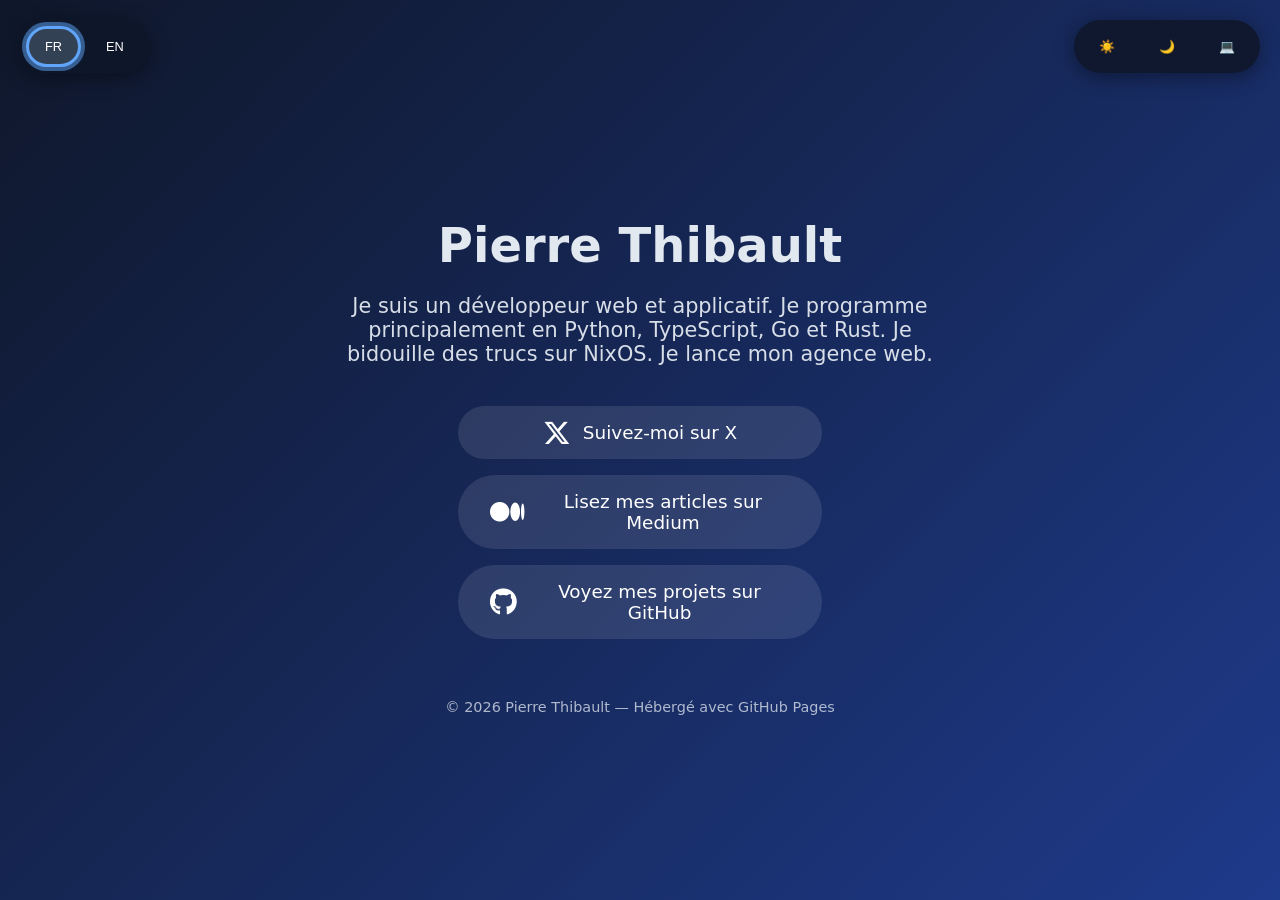
==== fr/index.html @ e74c2953 "First version with French and English pages. Theme selector and language selector." ====
<!DOCTYPE html>
<html lang="fr">

<head>
  <meta charset="UTF-8">
  <meta name="viewport" content="width=device-width, initial-scale=1.0">
  <title>Pierre Thibault — Développeur</title>

  <!-- Font Awesome pour les vraies icônes -->
  <link rel="stylesheet" href="https://cdnjs.cloudflare.com/ajax/libs/font-awesome/6.6.0/css/all.min.css">

  <link rel="stylesheet" href="../style.css">

  <script src="../script.js"></script>
</head>

<body>
  <div class="lang-selector">
    <button onclick="switchLang('fr')" class="lang-btn active">FR</button>
    <button onclick="switchLang('en')" class="lang-btn">EN</button>
  </div>

  <div class="theme-selector">
    <button class="theme-btn" data-theme="light">☀️</button>
    <button class="theme-btn" data-theme="dark">🌙</button>
    <button class="theme-btn" data-theme="system">💻</button>
  </div>

  <div class="container">
    <h1>Pierre Thibault</h1>
    <p>Je suis un développeur web et applicatif. Je programme principalement en Python, TypeScript, Go
      et Rust. Je bidouille des trucs sur NixOS. Je lance mon agence web.</p>
    <div class="links">
      <a href="https://x.com/pierretdev" target="_blank">
        <i class="fa-brands fa-x-twitter fa-xl"></i> Suivez-moi sur X
      </a>
      <a href="https://medium.com/@pierre.thibault_92669" target="_blank">
        <i class="fa-brands fa-medium fa-xl"></i> Lisez mes articles sur Medium
      </a>
      <a href="https://github.com/Pierre-Thibault" target="_blank">
        <i class="fa-brands fa-github fa-xl"></i>Voyez mes projets sur GitHub
      </a>
    </div>
    <footer>
      © 2026 Pierre Thibault — Hébergé avec GitHub Pages
    </footer>
  </div>
</body>

</html>
---- style.css ----
@import url('https://cdnjs.cloudflare.com/ajax/libs/font-awesome/6.6.0/css/all.min.css');

body {
  font-family: 'Segoe UI', system-ui, sans-serif;
  margin: 0;
  padding: 0;
  min-height: 100vh;
  background: linear-gradient(135deg, #0f172a, #1e3a8a);
  color: #e2e8f0;
  display: flex;
  align-items: center;
  justify-content: center;
  text-align: center;
}

/* Thème clair */
body.light {
  background: linear-gradient(135deg, #3b82f6, #60a5fa);
  color: #1f2937;
}

.theme-selector,
.lang-selector {
  position: fixed;
  top: 20px;
  padding: 6px;
  border-radius: 50px;
  display: flex;
  gap: 6px;
  z-index: 1000;
  background: rgba(15, 23, 42, 0.9);
  box-shadow: 0 4px 20px rgba(0, 0, 0, 0.4);
}

.theme-selector {
  right: 20px;
}

.lang-selector {
  left: 20px;
}

.theme-selector button,
.lang-selector button {
  padding: 10px 16px;
  border: 3px solid transparent;
  border-radius: 50px;
  background: transparent;
  color: white;
  cursor: pointer;
  font-size: .8rem;
  transition: all 0.3s;
}

.theme-selector button.active,
.lang-selector button.active {
  background: #334155;
  border-color: #60a5fa;
  box-shadow: 0 0 0 4px rgba(96, 165, 250, 0.5);
}

/* Contenu */
.container {
  max-width: 600px;
  padding: 40px 20px;
}

h1 {
  font-size: 3rem;
  margin-bottom: 10px;
}

p {
  font-size: 1.3rem;
  margin-bottom: 40px;
  opacity: 0.95;
}

.links {
  display: flex;
  flex-direction: column;
  gap: 16px;
  align-items: center;
}

a {
  display: flex;
  align-items: center;
  justify-content: center;
  gap: 12px;
  background: rgba(255, 255, 255, 0.1);
  color: white;
  text-decoration: none;
  padding: 16px 32px;
  border-radius: 50px;
  font-size: 1.15rem;
  width: 300px;
}

a:hover {
  background: #334155;
  color: white;
  transform: translateY(-3px);
}

footer {
  margin-top: 60px;
  font-size: 0.9rem;
  opacity: 0.75;
}
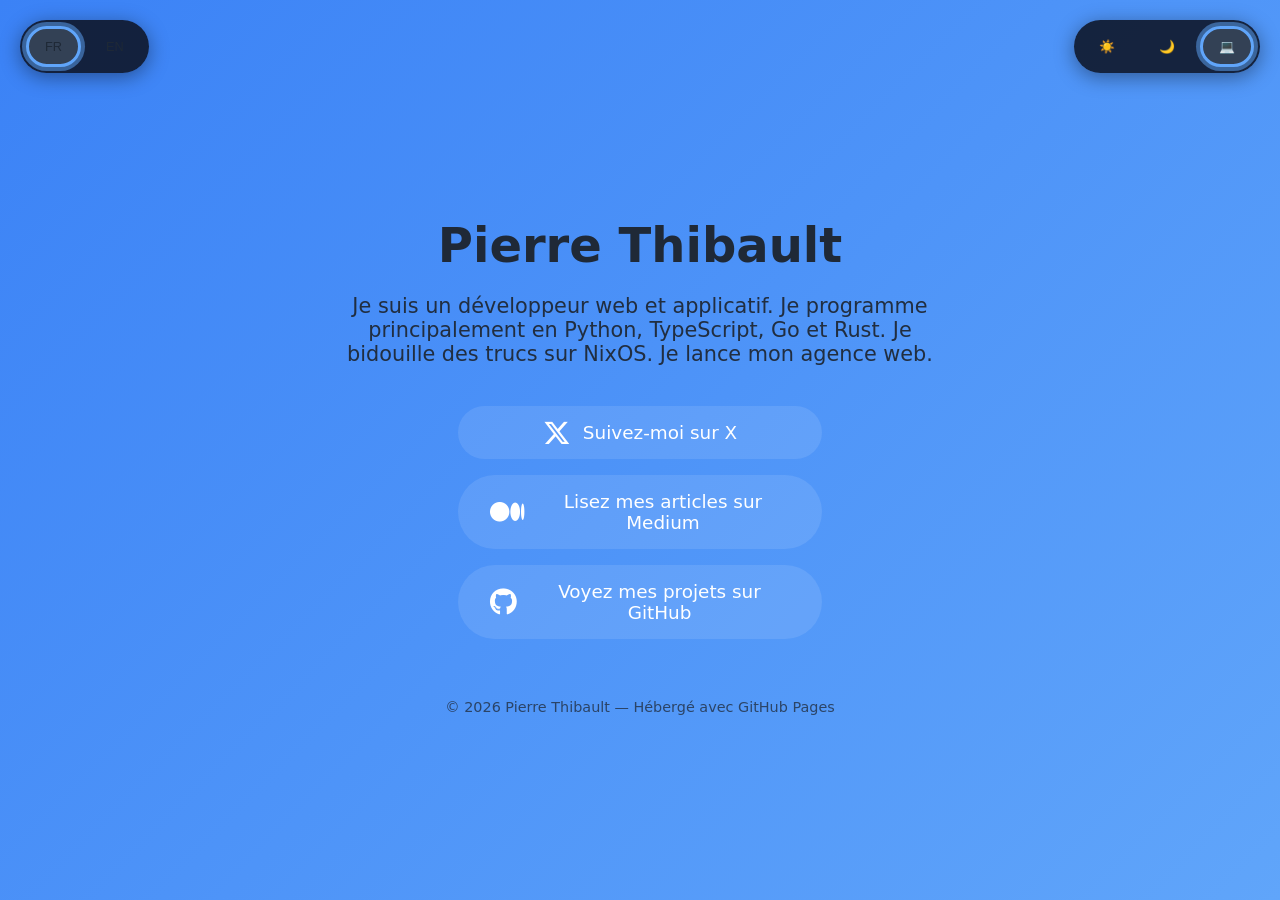
==== commit 11749b66: "Use CSS variables for repeated values; remove target="_blank" from links - Introduce --accent, --sur" ====
--- a/fr/index.html
+++ b/fr/index.html
@@ -31,13 +31,13 @@
     <p>Je suis un développeur web et applicatif. Je programme principalement en Python, TypeScript, Go
       et Rust. Je bidouille des trucs sur NixOS. Je lance mon agence web.</p>
     <div class="links">
-      <a href="https://x.com/pierretdev" target="_blank">
+      <a href="https://x.com/pierretdev">
         <i class="fa-brands fa-x-twitter fa-xl"></i> Suivez-moi sur X
       </a>
-      <a href="https://medium.com/@pierre.thibault_92669" target="_blank">
+      <a href="https://medium.com/@pierre.thibault_92669">
         <i class="fa-brands fa-medium fa-xl"></i> Lisez mes articles sur Medium
       </a>
-      <a href="https://github.com/Pierre-Thibault" target="_blank">
+      <a href="https://github.com/Pierre-Thibault">
         <i class="fa-brands fa-github fa-xl"></i>Voyez mes projets sur GitHub
       </a>
     </div>
--- a/style.css
+++ b/style.css
@@ -1,22 +1,43 @@
 @import url('https://cdnjs.cloudflare.com/ajax/libs/font-awesome/6.6.0/css/all.min.css');
+
+:root {
+  --accent: #60a5fa;
+  --surface: #334155;
+  --radius-pill: 50px;
+
+  /* Thème clair (défaut) */
+  --bg: linear-gradient(135deg, #3b82f6, var(--accent));
+  --text: #1f2937;
+}
+
+@media (prefers-color-scheme: dark) {
+  :root {
+    --bg: linear-gradient(135deg, #0f172a, #1e3a8a);
+    --text: #e2e8f0;
+  }
+}
+
+body.light {
+  --bg: linear-gradient(135deg, #3b82f6, var(--accent));
+  --text: #1f2937;
+}
+
+body.dark {
+  --bg: linear-gradient(135deg, #0f172a, #1e3a8a);
+  --text: #e2e8f0;
+}
 
 body {
   font-family: 'Segoe UI', system-ui, sans-serif;
   margin: 0;
   padding: 0;
   min-height: 100vh;
-  background: linear-gradient(135deg, #0f172a, #1e3a8a);
-  color: #e2e8f0;
+  background: var(--bg);
+  color: var(--text);
   display: flex;
   align-items: center;
   justify-content: center;
   text-align: center;
-}
-
-/* Thème clair */
-body.light {
-  background: linear-gradient(135deg, #3b82f6, #60a5fa);
-  color: #1f2937;
 }
 
 .theme-selector,
@@ -24,7 +45,7 @@
   position: fixed;
   top: 20px;
   padding: 6px;
-  border-radius: 50px;
+  border-radius: var(--radius-pill);
   display: flex;
   gap: 6px;
   z-index: 1000;
@@ -44,9 +65,9 @@
 .lang-selector button {
   padding: 10px 16px;
   border: 3px solid transparent;
-  border-radius: 50px;
+  border-radius: var(--radius-pill);
   background: transparent;
-  color: white;
+  color: var(--text);
   cursor: pointer;
   font-size: .8rem;
   transition: all 0.3s;
@@ -54,8 +75,8 @@
 
 .theme-selector button.active,
 .lang-selector button.active {
-  background: #334155;
-  border-color: #60a5fa;
+  background: var(--surface);
+  border-color: var(--accent);
   box-shadow: 0 0 0 4px rgba(96, 165, 250, 0.5);
 }
 
@@ -92,13 +113,13 @@
   color: white;
   text-decoration: none;
   padding: 16px 32px;
-  border-radius: 50px;
+  border-radius: var(--radius-pill);
   font-size: 1.15rem;
   width: 300px;
 }
 
 a:hover {
-  background: #334155;
+  background: var(--surface);
   color: white;
   transform: translateY(-3px);
 }
@@ -107,4 +128,4 @@
   margin-top: 60px;
   font-size: 0.9rem;
   opacity: 0.75;
-}+}
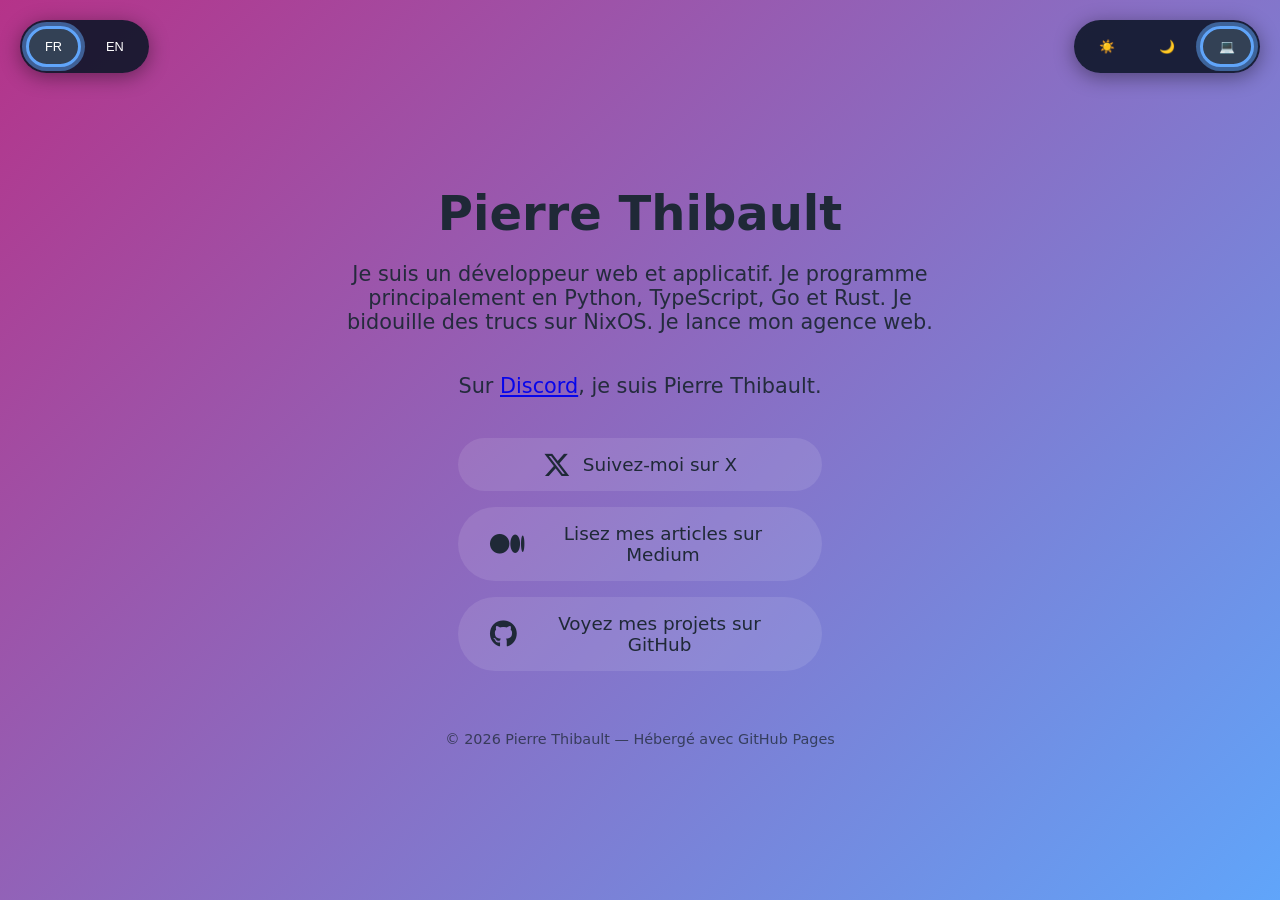
==== commit 89a978ff: "Add Discord mention and scope button styling to social links The button styles applied to all <a> ta" ====
--- a/fr/index.html
+++ b/fr/index.html
@@ -30,6 +30,7 @@
     <h1>Pierre Thibault</h1>
     <p>Je suis un développeur web et applicatif. Je programme principalement en Python, TypeScript, Go
       et Rust. Je bidouille des trucs sur NixOS. Je lance mon agence web.</p>
+    <p>Sur <a href="https://discord.com/">Discord</a>, je suis Pierre Thibault.</p>
     <div class="links">
       <a href="https://x.com/pierretdev">
         <i class="fa-brands fa-x-twitter fa-xl"></i> Suivez-moi sur X
--- a/style.css
+++ b/style.css
@@ -1,30 +1,35 @@
 @import url('https://cdnjs.cloudflare.com/ajax/libs/font-awesome/6.6.0/css/all.min.css');
 
 :root {
+  --primary: #B53389;
   --accent: #60a5fa;
   --surface: #334155;
   --radius-pill: 50px;
 
   /* Thème clair (défaut) */
-  --bg: linear-gradient(135deg, #3b82f6, var(--accent));
+  --bg: linear-gradient(135deg, var(--primary), var(--accent));
   --text: #1f2937;
+  --link-hover: rgba(255, 255, 255, 0.3);
 }
 
 @media (prefers-color-scheme: dark) {
   :root {
-    --bg: linear-gradient(135deg, #0f172a, #1e3a8a);
+    --bg: linear-gradient(135deg, #0f172a, var(--primary));
     --text: #e2e8f0;
+    --link-hover: var(--surface);
   }
 }
 
 body.light {
-  --bg: linear-gradient(135deg, #3b82f6, var(--accent));
+  --bg: linear-gradient(135deg, var(--primary), var(--accent));
   --text: #1f2937;
+  --link-hover: rgba(255, 255, 255, 0.3);
 }
 
 body.dark {
-  --bg: linear-gradient(135deg, #0f172a, #1e3a8a);
+  --bg: linear-gradient(135deg, #0f172a, var(--primary));
   --text: #e2e8f0;
+  --link-hover: var(--surface);
 }
 
 body {
@@ -67,10 +72,15 @@
   border: 3px solid transparent;
   border-radius: var(--radius-pill);
   background: transparent;
-  color: var(--text);
+  color: white;
   cursor: pointer;
   font-size: .8rem;
   transition: all 0.3s;
+}
+
+.theme-selector button:hover,
+.lang-selector button:hover {
+  background: rgba(255, 255, 255, 0.1);
 }
 
 .theme-selector button.active,
@@ -104,13 +114,13 @@
   align-items: center;
 }
 
-a {
+.links a {
   display: flex;
   align-items: center;
   justify-content: center;
   gap: 12px;
   background: rgba(255, 255, 255, 0.1);
-  color: white;
+  color: var(--text);
   text-decoration: none;
   padding: 16px 32px;
   border-radius: var(--radius-pill);
@@ -118,9 +128,9 @@
   width: 300px;
 }
 
-a:hover {
-  background: var(--surface);
-  color: white;
+.links a:hover {
+  background: var(--link-hover);
+  color: var(--text);
   transform: translateY(-3px);
 }
 
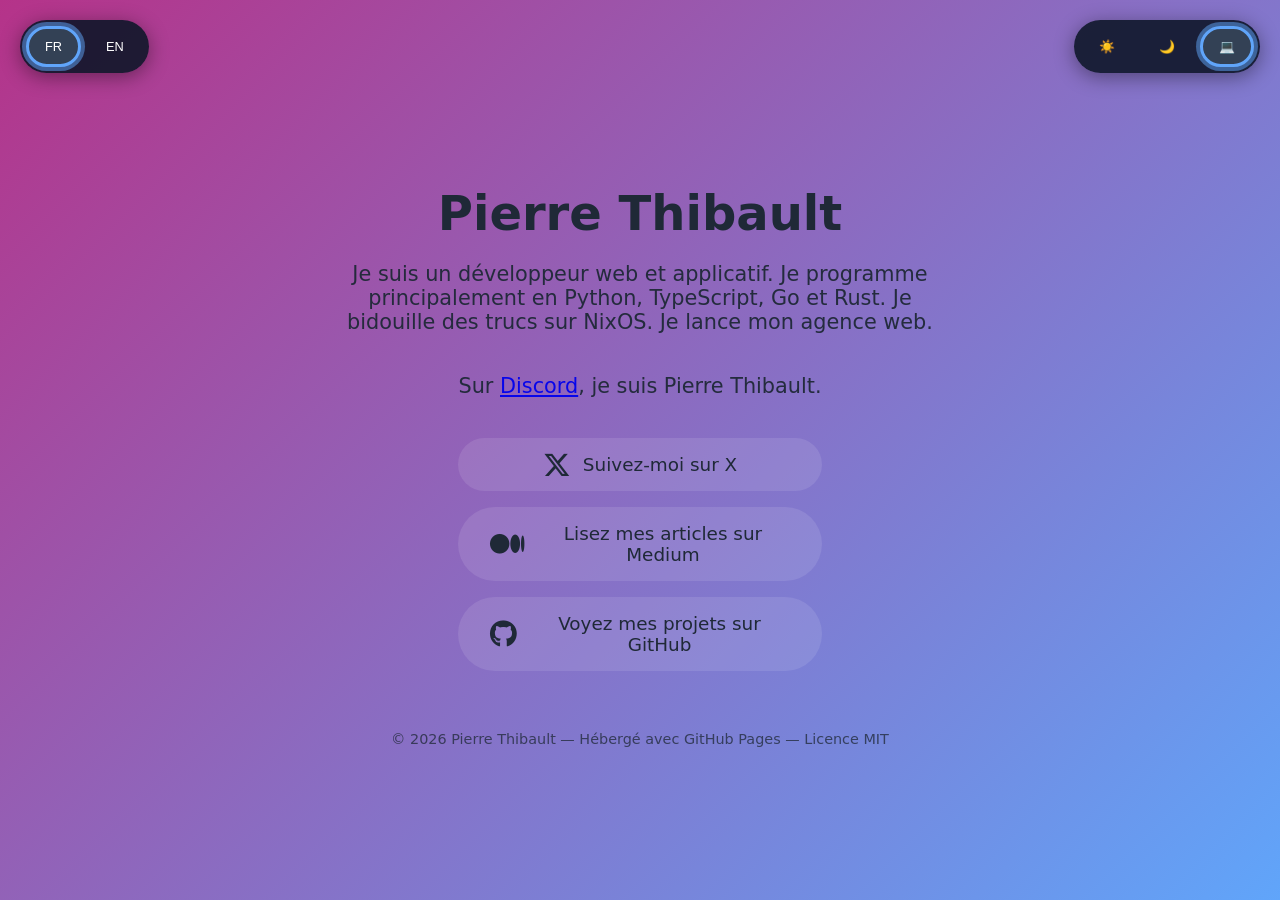
==== commit b7378cd5: "Mention MIT license in page footer" ====
--- a/fr/index.html
+++ b/fr/index.html
@@ -43,7 +43,7 @@
       </a>
     </div>
     <footer>
-      © 2026 Pierre Thibault — Hébergé avec GitHub Pages
+      © 2026 Pierre Thibault — Hébergé avec GitHub Pages — Licence MIT
     </footer>
   </div>
 </body>
